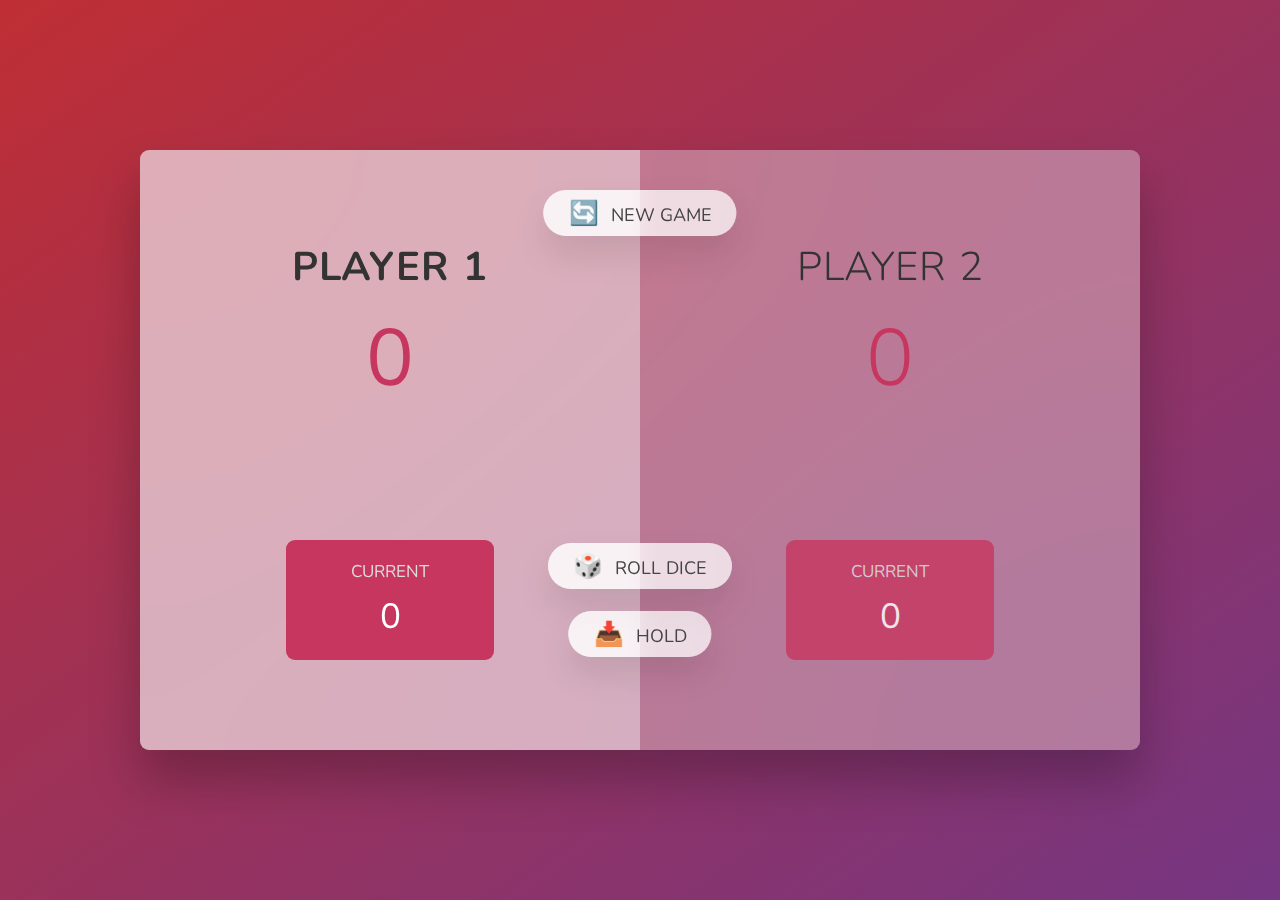
==== pig-game/index.html @ 92ba65e5 "pig-game" ====
<!DOCTYPE html>
<html lang="en">

<head>
  <meta charset="UTF-8" />
  <meta name="viewport" content="width=device-width, initial-scale=1.0" />
  <meta http-equiv="X-UA-Compatible" content="ie=edge" />
  <link rel="stylesheet" href="style.css" />
  <title>Pig Game</title>
</head>

<body>
  <main>
    <!-- first player section -->
    <section class="player player--0 player--active">
      <h2 class="name" id="name--0">Player 1</h2>
      <p class="score" id="score--0">43</p>
      <div class="current">
        <p class="current-label">Current</p>
        <p class="current-score" id="current--0">0</p>
      </div>
    </section>

    <!-- second player section -->
    <section class="player player--1">
      <h2 class="name" id="name--1">Player 2</h2>
      <p class="score" id="score--1">24</p>
      <div class="current">
        <p class="current-label">Current</p>
        <p class="current-score" id="current--1">0</p>
      </div>
    </section>

    <img src="dice-5.png" alt="Playing dice" class="dice" />
    <button class="btn btn--new">🔄 New game</button>
    <button class="btn btn--roll">🎲 Roll dice</button>
    <button class="btn btn--hold">📥 Hold</button>
  </main>
  <script src="script.js"></script>
</body>

</html>
---- pig-game/style.css ----
@import url('https://fonts.googleapis.com/css2?family=Nunito&display=swap');

* {
  margin: 0;
  padding: 0;
  box-sizing: inherit;
}

html {
  font-size: 62.5%;
  box-sizing: border-box;
}

body {
  font-family: 'Nunito', sans-serif;
  font-weight: 400;
  height: 100vh;
  color: #333;
  background-image: linear-gradient(to top left, #753682 0%, #bf2e34 100%);
  display: flex;
  align-items: center;
  justify-content: center;
}

/* LAYOUT */
main {
  position: relative;
  width: 100rem;
  height: 60rem;
  background-color: rgba(255, 255, 255, 0.35);
  backdrop-filter: blur(200px);
  filter: blur();
  box-shadow: 0 3rem 5rem rgba(0, 0, 0, 0.25);
  border-radius: 9px;
  overflow: hidden;
  display: flex;
}

.player {
  flex: 50%;
  padding: 9rem;
  display: flex;
  flex-direction: column;
  align-items: center;
  transition: all 0.75s;
}

/* ELEMENTS */
.name {
  position: relative;
  font-size: 4rem;
  text-transform: uppercase;
  letter-spacing: 1px;
  word-spacing: 2px;
  font-weight: 300;
  margin-bottom: 1rem;
}

.score {
  font-size: 8rem;
  font-weight: 300;
  color: #c7365f;
  margin-bottom: auto;
}

.player--active {
  background-color: rgba(255, 255, 255, 0.4);
}
.player--active .name {
  font-weight: 700;
}
.player--active .score {
  font-weight: 400;
}

.player--active .current {
  opacity: 1;
}

.current {
  background-color: #c7365f;
  opacity: 0.8;
  border-radius: 9px;
  color: #fff;
  width: 65%;
  padding: 2rem;
  text-align: center;
  transition: all 0.75s;
}

.current-label {
  text-transform: uppercase;
  margin-bottom: 1rem;
  font-size: 1.7rem;
  color: #ddd;
}

.current-score {
  font-size: 3.5rem;
}

/* ABSOLUTE POSITIONED ELEMENTS */
.btn {
  position: absolute;
  left: 50%;
  transform: translateX(-50%);
  color: #444;
  background: none;
  border: none;
  font-family: inherit;
  font-size: 1.8rem;
  text-transform: uppercase;
  cursor: pointer;
  font-weight: 400;
  transition: all 0.2s;

  background-color: white;
  background-color: rgba(255, 255, 255, 0.6);
  backdrop-filter: blur(10px);

  padding: 0.7rem 2.5rem;
  border-radius: 50rem;
  box-shadow: 0 1.75rem 3.5rem rgba(0, 0, 0, 0.1);
}

.btn::first-letter {
  font-size: 2.4rem;
  display: inline-block;
  margin-right: 0.7rem;
}

.btn--new {
  top: 4rem;
}
.btn--roll {
  top: 39.3rem;
}
.btn--hold {
  top: 46.1rem;
}

.btn:active {
  transform: translate(-50%, 3px);
  box-shadow: 0 1rem 2rem rgba(0, 0, 0, 0.15);
}

.btn:focus {
  outline: none;
}

.dice {
  position: absolute;
  left: 50%;
  top: 16.5rem;
  transform: translateX(-50%);
  height: 10rem;
  box-shadow: 0 2rem 5rem rgba(0, 0, 0, 0.2);
}

.player--winner {
  background-color: #2f2f2f;
}

.player--winner .name {
  font-weight: 700;
  color: #c7365f;
}
/* hide class */
.hidden { 
  display: none;
}
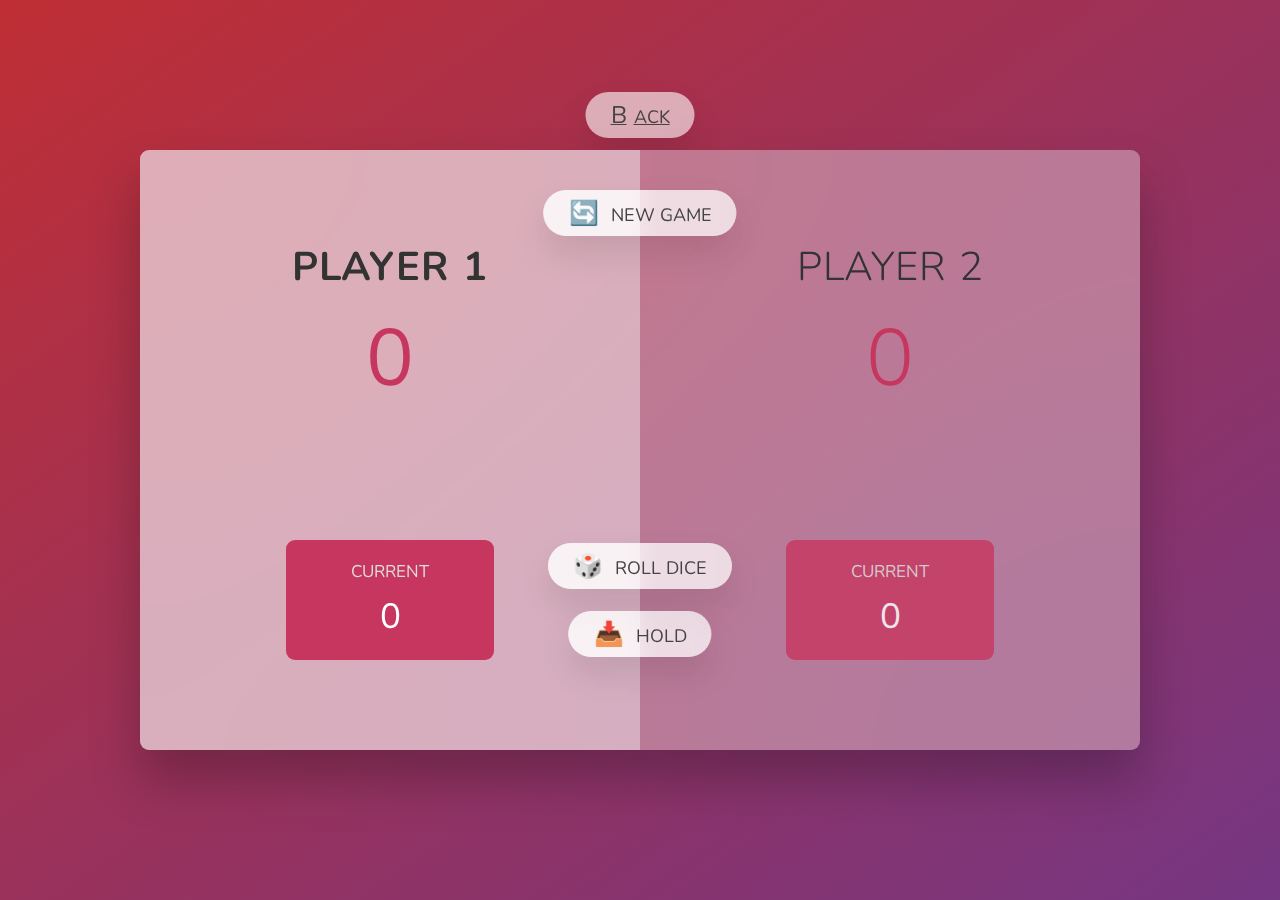
==== commit db9aa468: "connecting the games" ====
--- a/pig-game/index.html
+++ b/pig-game/index.html
@@ -10,7 +10,10 @@
 </head>
 
 <body>
+  <a class="btn" href="../index.html" style="margin-top: -670px;">Back </a>
+
   <main>
+
     <!-- first player section -->
     <section class="player player--0 player--active">
       <h2 class="name" id="name--0">Player 1</h2>
